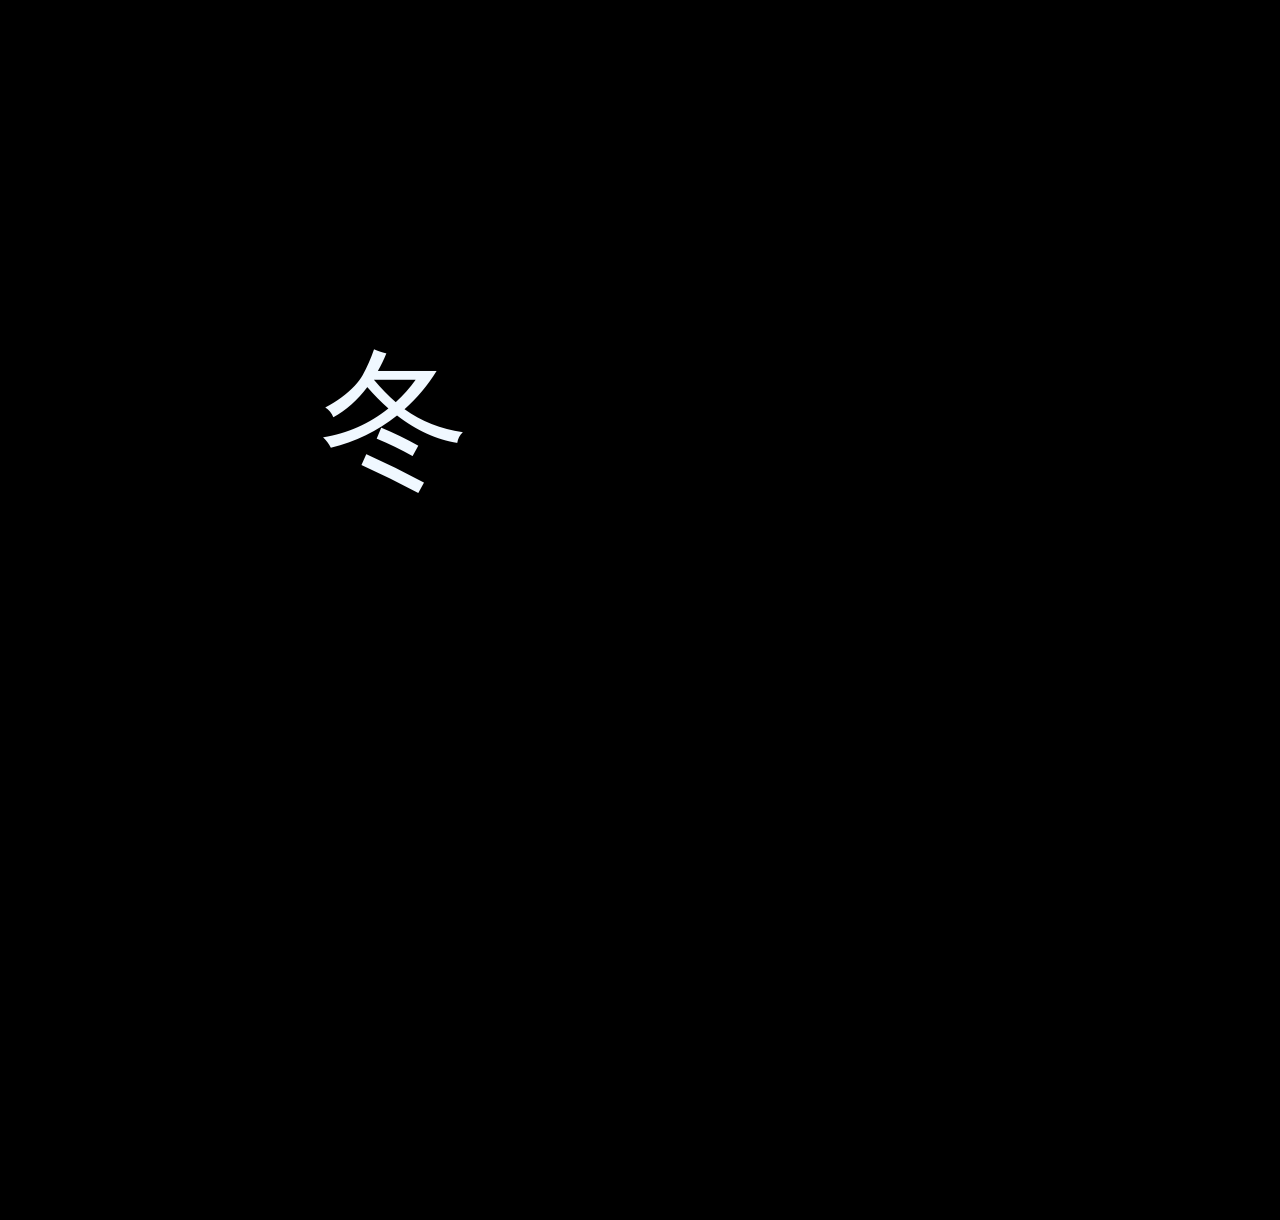
==== season.html @ 4d759097 "modify" ====
<!DOCTYPE html>
<html lang="en">
<head>
    <meta charset="UTF-8">
    <title>season</title>
    <style type="text/css">
        html,body,page{
            height: 100%;
            width: 100%;
            margin:0;
        }
        page{
            height:100%;
            width:100%;
            font-size: 150px;
            position: absolute; /*设定了absolute之后才会全屏*/
            padding-top:25%;
            padding-left: 25%;
        }
        @keyframes c {/*变化的点两端一定要规定好*/
            0%{opacity: 0;}
            20%{opacity: 100;}
            40%{opacity: 0;}
            100%{opacity: 0;}
        }
        @keyframes xi {
            0%{opacity: 0;}
            20%{opacity: 0}
            40%{opacity: 100}
            60%{opacity: 0}
            100%{opacity: 0}
        }
        @keyframes q {
            0%{opacity: 0;}
            40%{opacity: 0;}
            60%{opacity:100}
            80%{opacity: 0}
            100%{opacity: 0;}
        }
        @keyframes d {
            0%{opacity: 0;}
            20%{opacity: 0;}
            60%{opacity: 0;}
            80%{opacity: 100}
            100%{opacity: 0}
        }
        #c{
            animation: c 10s infinite;
            background-color: chartreuse;
        }
        #x{
            animation: xi 10s infinite;
            background-color: crimson;
        }
        #q{
            animation: q 10s infinite;
            background-color: darkorange;
        }
        #d{
            animation: d 10s infinite;
            background-color: black;
            color: aliceblue;
        }
    </style>
</head>
<body>
<page id="c">春</page>
<page id="x">夏</page>
<page id="q">秋</page>
<page id="d">冬</page>
</body>
</html>
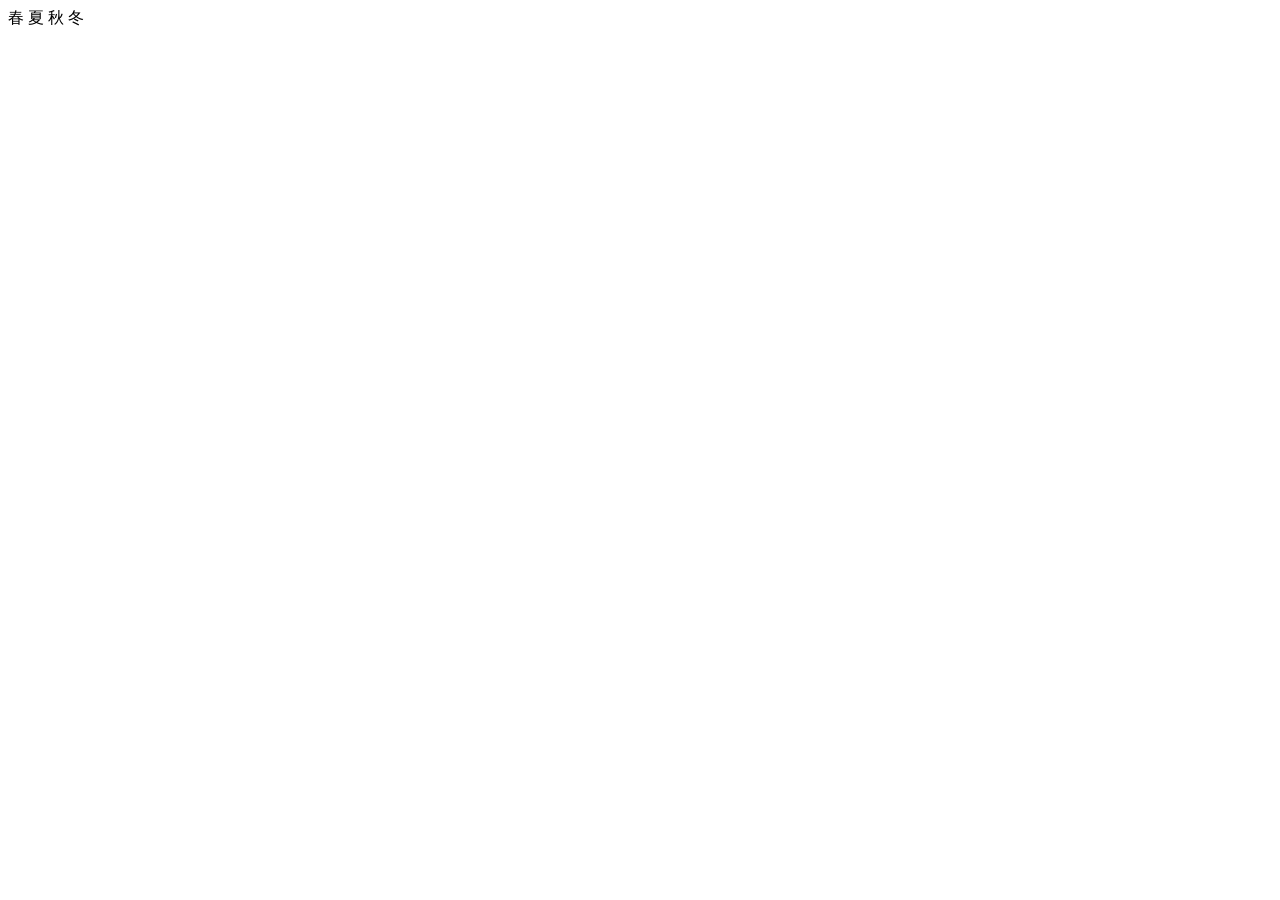
==== commit 80aa5424: "modify" ====
--- a/season.html
+++ b/season.html
@@ -3,65 +3,7 @@
 <head>
     <meta charset="UTF-8">
     <title>season</title>
-    <style type="text/css">
-        html,body,page{
-            height: 100%;
-            width: 100%;
-            margin:0;
-        }
-        page{
-            height:100%;
-            width:100%;
-            font-size: 150px;
-            position: absolute; /*设定了absolute之后才会全屏*/
-            padding-top:25%;
-            padding-left: 25%;
-        }
-        @keyframes c {/*变化的点两端一定要规定好*/
-            0%{opacity: 0;}
-            20%{opacity: 100;}
-            40%{opacity: 0;}
-            100%{opacity: 0;}
-        }
-        @keyframes xi {
-            0%{opacity: 0;}
-            20%{opacity: 0}
-            40%{opacity: 100}
-            60%{opacity: 0}
-            100%{opacity: 0}
-        }
-        @keyframes q {
-            0%{opacity: 0;}
-            40%{opacity: 0;}
-            60%{opacity:100}
-            80%{opacity: 0}
-            100%{opacity: 0;}
-        }
-        @keyframes d {
-            0%{opacity: 0;}
-            20%{opacity: 0;}
-            60%{opacity: 0;}
-            80%{opacity: 100}
-            100%{opacity: 0}
-        }
-        #c{
-            animation: c 10s infinite;
-            background-color: chartreuse;
-        }
-        #x{
-            animation: xi 10s infinite;
-            background-color: crimson;
-        }
-        #q{
-            animation: q 10s infinite;
-            background-color: darkorange;
-        }
-        #d{
-            animation: d 10s infinite;
-            background-color: black;
-            color: aliceblue;
-        }
-    </style>
+    <link rel="stylesheet" type="text/css" href="./001bases/css/page.css" />
 </head>
 <body>
 <page id="c">春</page>
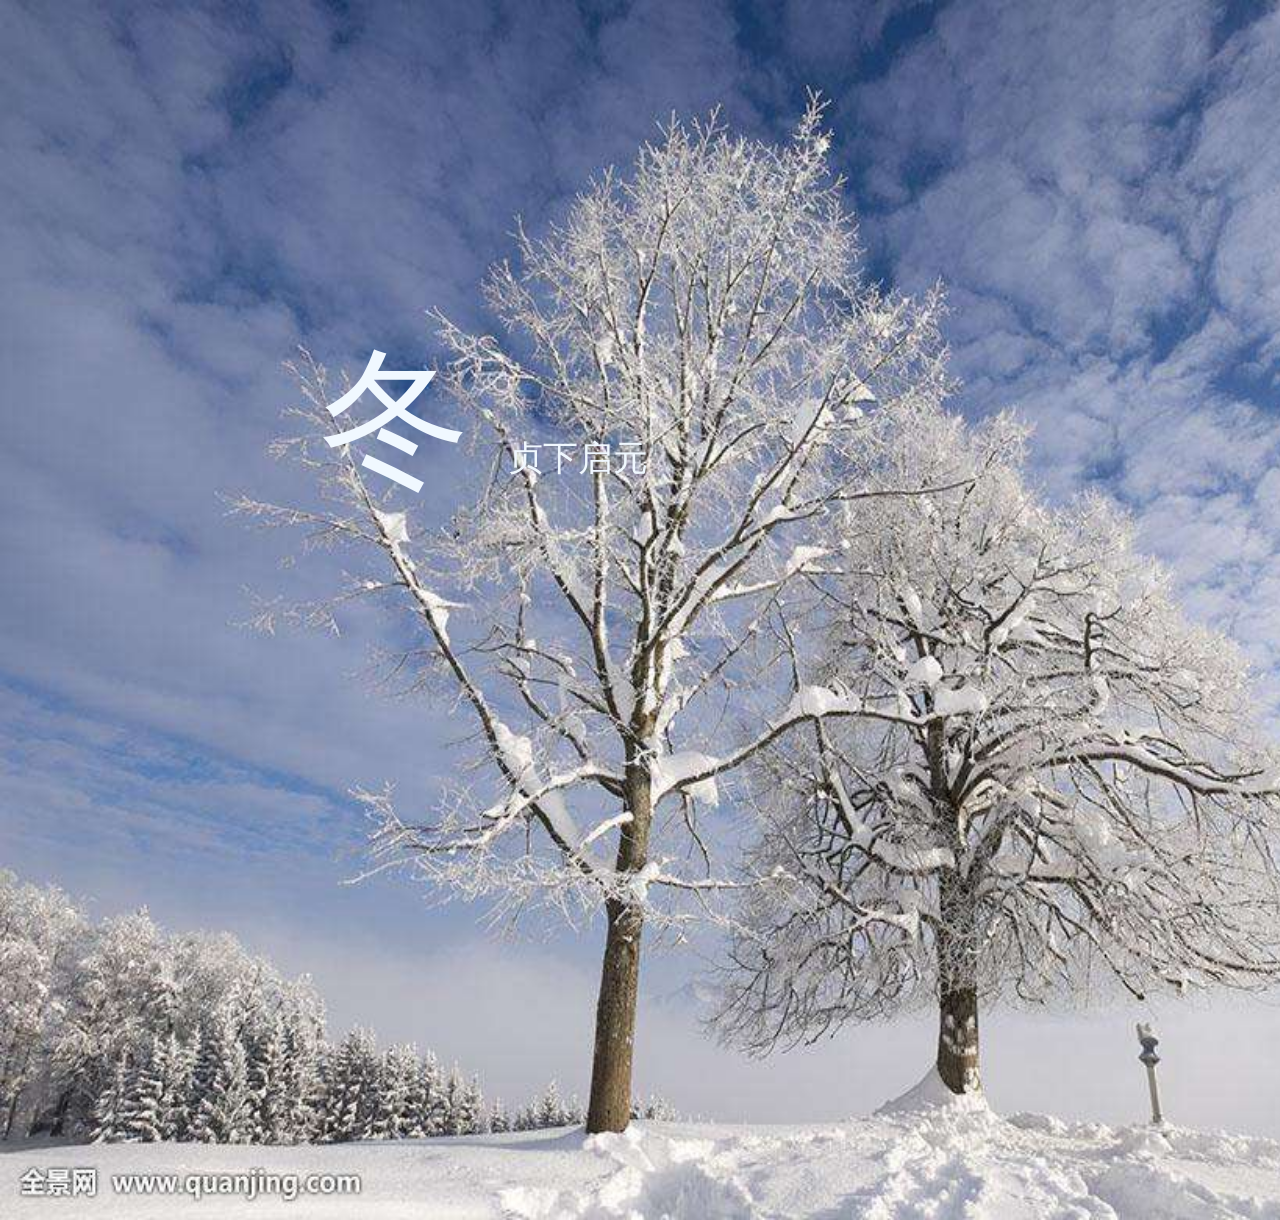
==== commit dbf30fa6: "modify" ====
--- a/season.html
+++ b/season.html
@@ -4,11 +4,26 @@
     <meta charset="UTF-8">
     <title>season</title>
     <link rel="stylesheet" type="text/css" href="./001bases/css/page.css" />
+    <script>
+        function audioAutoPlay(id){
+            var audio = document.getElementById(id);
+            audio.play();
+            document.addEventListener("WeixinJSBriageReady",function () {
+                audio.play();
+            },false);
+            document.addEventListener('YixinJSBridgeReady',function () {
+                audio.play();
+            },false);
+        }
+    </script>
 </head>
-<body>
+<body onload="audioAutoPlay('bgm');">
+<audio id="bgm" src="../newH5/001bases/wav/bgm.mp3" preload="auto" autoplay="autoplay" loop="loop"></audio>
 <page id="c">春</page>
 <page id="x">夏</page>
 <page id="q">秋</page>
-<page id="d">冬</page>
+<page id="d">冬
+    <span id="z">贞下启元</span>
+</page>
 </body>
 </html>
--- a/001bases/css/page.css
+++ b/001bases/css/page.css
@@ -0,0 +1,78 @@
+html,body,page{
+    height: 100%;
+    width: 100%;
+    margin:0;
+}
+page{
+    height:100%;
+    width:100%;
+    font-size: 150px;
+    position: absolute; /*设定了absolute之后才会全屏*/
+    padding-top:25%;
+    padding-left: 25%;
+}
+#z{
+    animation: z 14s infinite;
+    font-size: 35px;
+    text-align: center;
+}
+@keyframes z {/*变化的点两端一定要规定好*/
+    0%{opacity: 0;}
+    20%{opacity: 0;}
+    70%{opacity: 0;}
+    85%{opacity: 100;}
+    90%{opacity: 0;}
+    100%{opacity: 0;}
+}
+@keyframes c {/*变化的点两端一定要规定好*/
+    0%{opacity: 0;}
+    20%{opacity: 100;}
+    40%{opacity: 0;}
+    100%{opacity: 0;}
+}
+@keyframes xi {
+    0%{opacity: 0;}
+    20%{opacity: 0}
+    40%{opacity: 100}
+    60%{opacity: 0}
+    100%{opacity: 0}
+}
+@keyframes q {
+    0%{opacity: 0;}
+    40%{opacity: 0;}
+    60%{opacity:100}
+    80%{opacity: 0}
+    100%{opacity: 0;}
+}
+@keyframes d {
+    0%{opacity: 0;}
+    20%{opacity: 0;}
+    60%{opacity: 0;}
+    80%{opacity: 100}
+    100%{opacity: 0}
+}
+#c{
+    background-image: url("../images/c.jpg");
+    background-size: 100% 100%;
+    animation: c 14s infinite;
+    background-color: chartreuse;
+}
+#x{
+    background-size: 100% 100%;
+    background-image: url("../images/x.jpg");
+    animation: xi 14s infinite;
+    background-color: crimson;
+}
+#q{
+    background-size: 100% 100%;
+    background-image: url("../images/q.jpg");
+    animation: q 14s infinite;
+    background-color: darkorange;
+}
+#d{
+    background-size: 100% 100%;
+    background-image: url("../images/d.jpg");
+    animation: d 14s infinite;
+    background-color: black;
+    color: aliceblue;
+}
